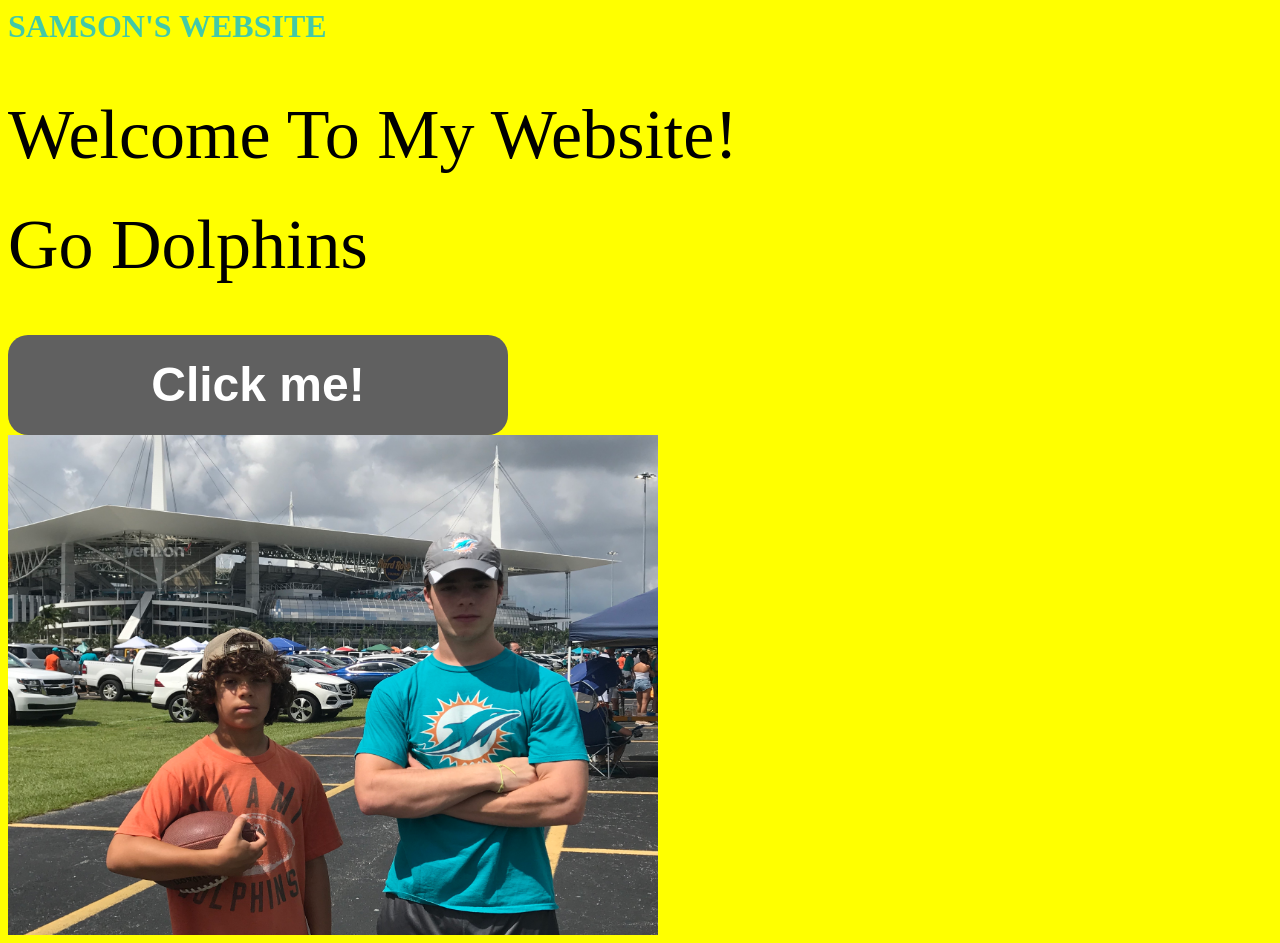
==== index.html @ 7d33143d "Update index.html" ====
<html>

  <head>
    <title>SAMSON'S WEBSITE</title>
  </head>

  <body>
    <h1>SAMSON'S WEBSITE</h1>
    <link rel="stylesheet" href="style.css">
    <p>Welcome To My Website!</p>
    <p class="fancy">Go Dolphins</p>
  
    <a style="display: block; height: 100px; width: 500px; background: #606060; color: #ffffff; text-align: center; font-weight: bold; font-size: 300%; line-height: 100px; font-family: Arial; border-radius: 20px; text-decoration: none;" href="https://youngmusiciansunite.org/">Click me!</a>
    <img src="SamAndRyan.jpg" width="650" height="500" />

    <div id="circle"></div>
  </body>
---- style.css ----
h1 {
  color: rgb(67, 201, 167)
}

body {
  background-color: yellow; 
}
  
p {
  font-size: 70px;
  line-height: 40px;
}
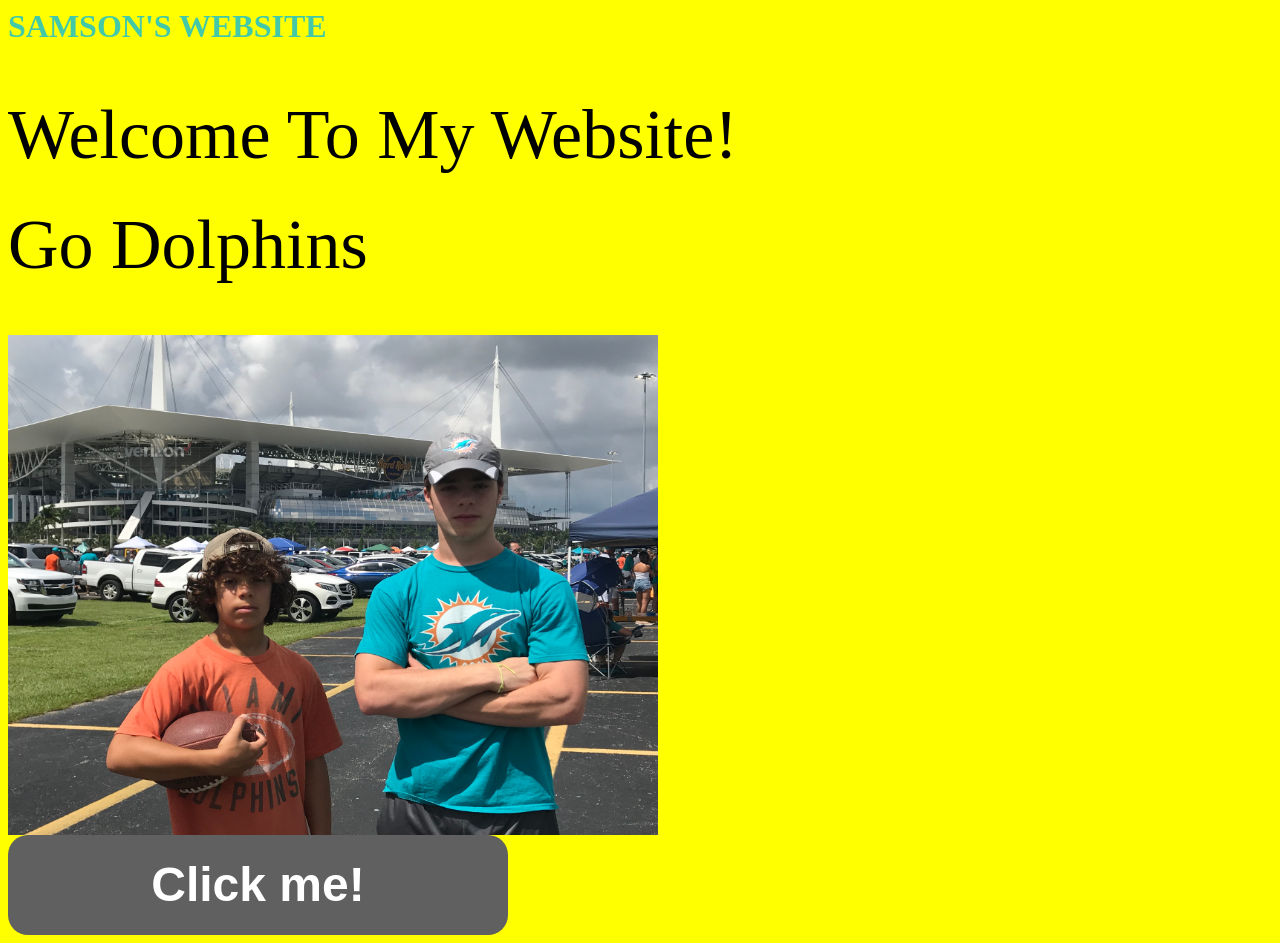
==== commit e21b06f0: "Update index.html" ====
--- a/index.html
+++ b/index.html
@@ -10,8 +10,9 @@
     <p>Welcome To My Website!</p>
     <p class="fancy">Go Dolphins</p>
   
+    <img src="SamAndRyan.jpg" width="650" height="500" />
     <a style="display: block; height: 100px; width: 500px; background: #606060; color: #ffffff; text-align: center; font-weight: bold; font-size: 300%; line-height: 100px; font-family: Arial; border-radius: 20px; text-decoration: none;" href="https://youngmusiciansunite.org/">Click me!</a>
-    <img src="SamAndRyan.jpg" width="650" height="500" />
+    
 
     <div id="circle"></div>
   </body>
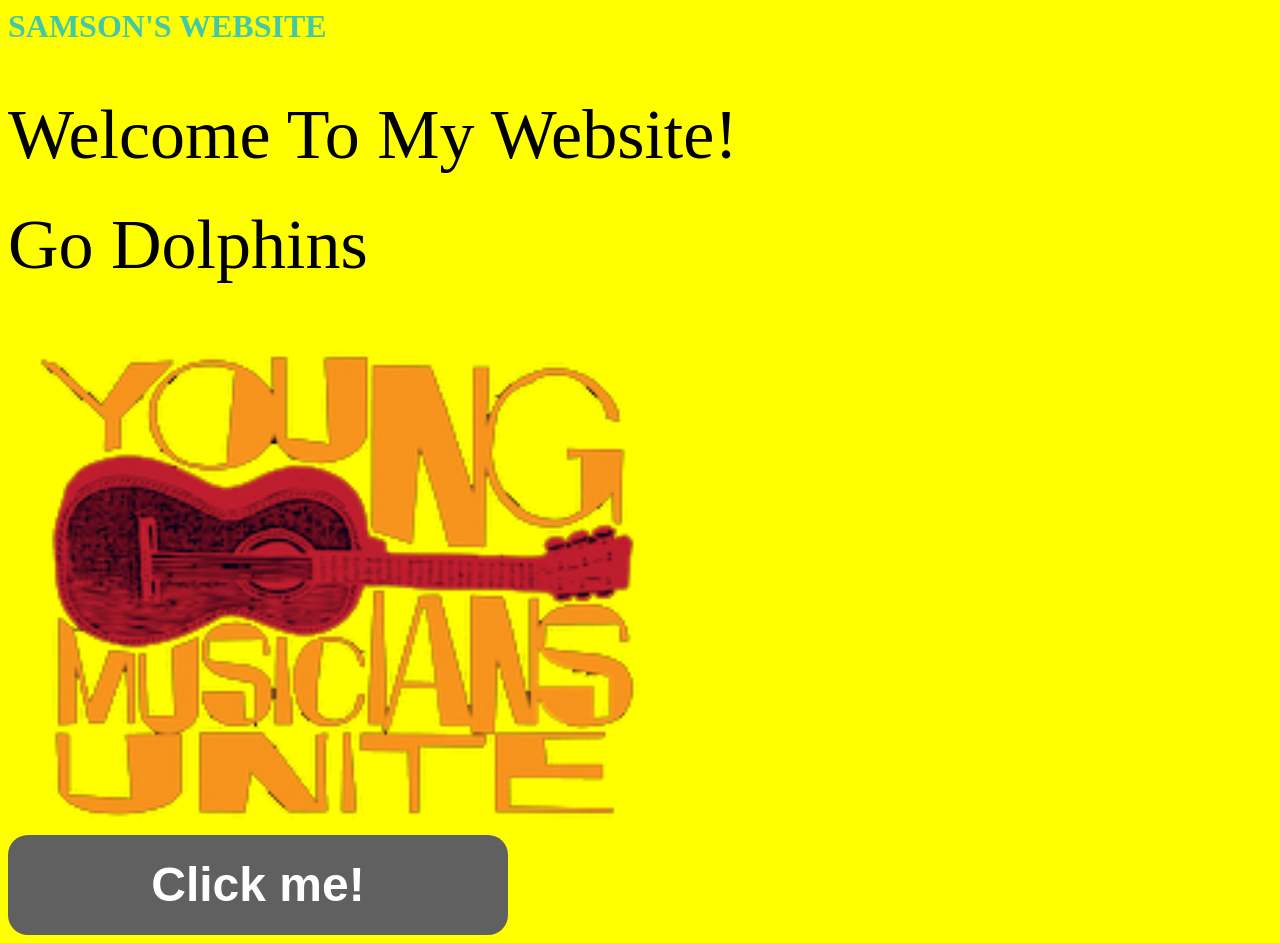
==== commit 0cf68655: "Update index.html" ====
--- a/index.html
+++ b/index.html
@@ -10,8 +10,8 @@
     <p>Welcome To My Website!</p>
     <p class="fancy">Go Dolphins</p>
   
-    <img src="SamAndRyan.jpg" width="650" height="500" />
-    <a style="display: block; height: 100px; width: 500px; background: #606060; color: #ffffff; text-align: center; font-weight: bold; font-size: 300%; line-height: 100px; font-family: Arial; border-radius: 20px; text-decoration: none;" href="https://youngmusiciansunite.org/">Click me!</a>
+    <img src="logo.jpg" width="650" height="500" />
+    <a style="display: block; height: 100px; width: 500px; background: #606060; color: #ffffff; text-align: center; font-weight: bold; font-size: 300%; line-height: 100px; font-family: Arial; border-radius: 20px; text-decoration: none;" href="https://app.mobilecause.com/vf/Musicians2018/SamsonBienstock">Click me!</a>
     
 
     <div id="circle"></div>
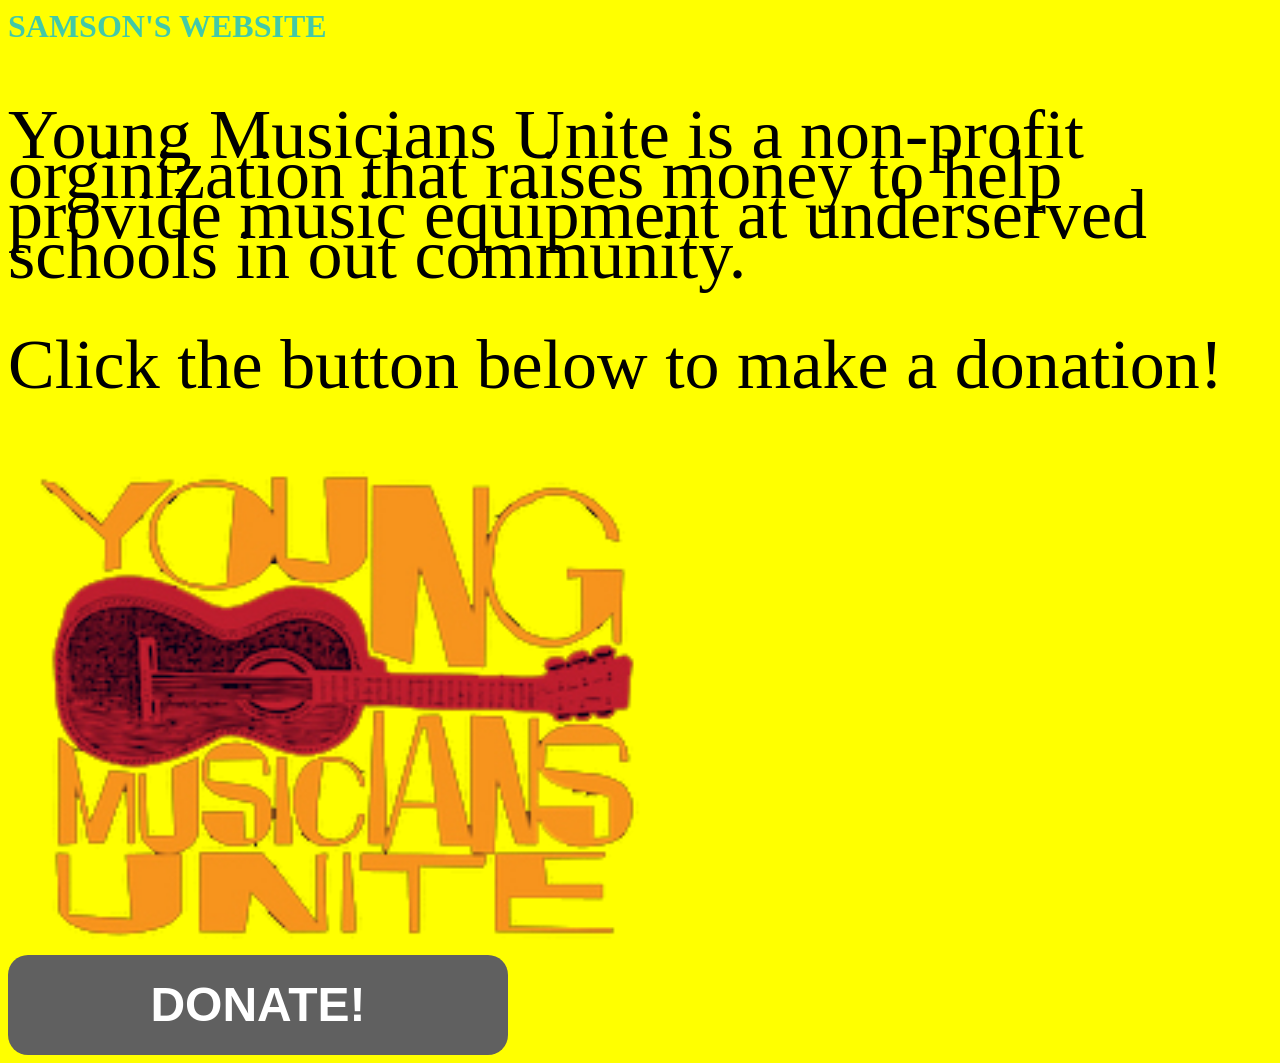
==== commit cc28d0da: "Update index.html" ====
--- a/index.html
+++ b/index.html
@@ -7,11 +7,12 @@
   <body>
     <h1>SAMSON'S WEBSITE</h1>
     <link rel="stylesheet" href="style.css">
-    <p>Welcome To My Website!</p>
-    <p class="fancy">Go Dolphins</p>
+    <p>Young Musicians Unite is a non-profit orginization that raises money to help provide music equipment at underserved schools
+    in out community. </p>
+    <p class="fancy">Click the button below to make a donation!</p>
   
     <img src="logo.jpg" width="650" height="500" />
-    <a style="display: block; height: 100px; width: 500px; background: #606060; color: #ffffff; text-align: center; font-weight: bold; font-size: 300%; line-height: 100px; font-family: Arial; border-radius: 20px; text-decoration: none;" href="https://app.mobilecause.com/vf/Musicians2018/SamsonBienstock">Click me!</a>
+    <a style="display: block; height: 100px; width: 500px; background: #606060; color: #ffffff; text-align: center; font-weight: bold; font-size: 300%; line-height: 100px; font-family: Arial; border-radius: 20px; text-decoration: none;" href="https://app.mobilecause.com/vf/Musicians2018/SamsonBienstock">DONATE!</a>
     
 
     <div id="circle"></div>
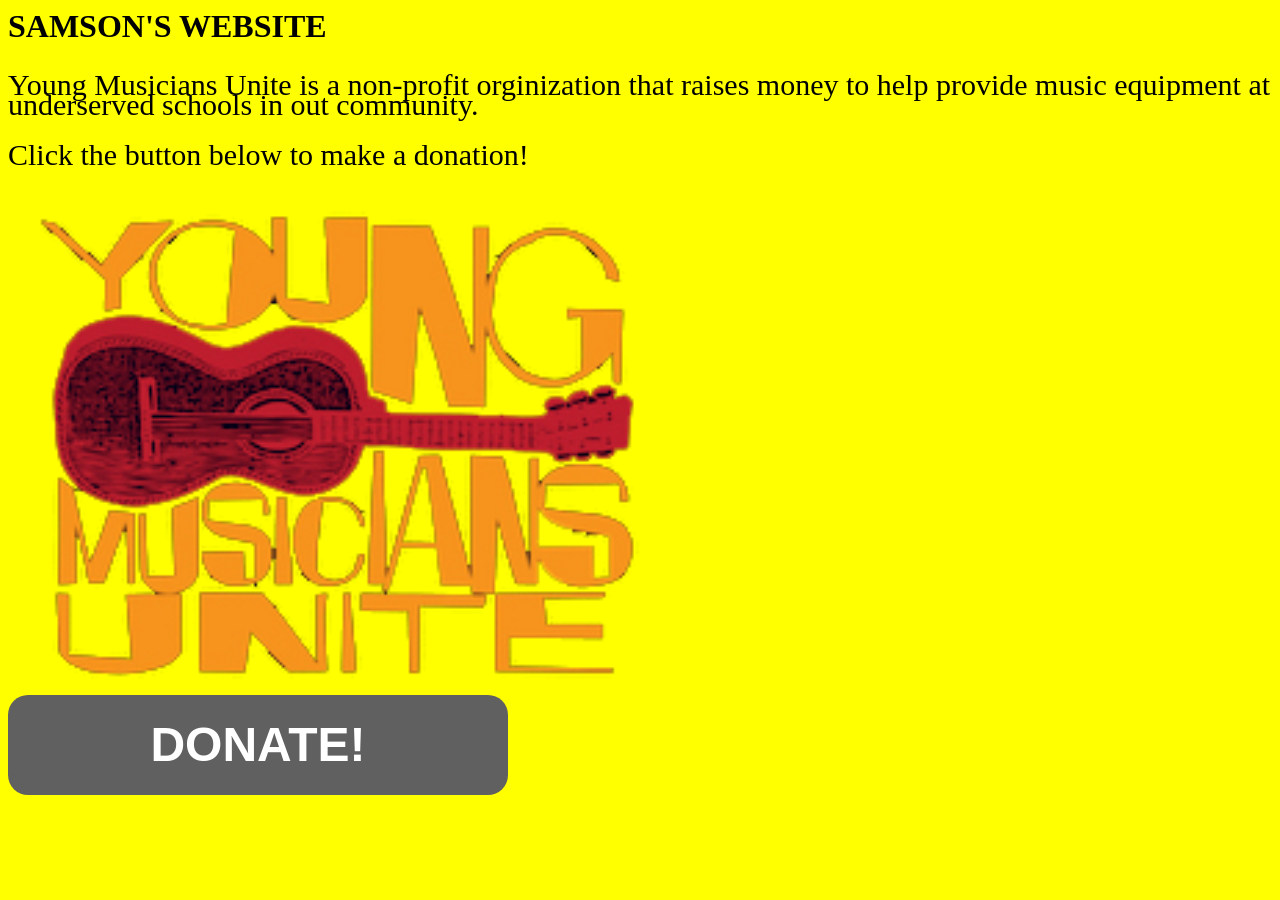
==== commit 945d1ae7: "Update index.html" ====
--- a/index.html
+++ b/index.html
@@ -2,11 +2,12 @@
 
   <head>
     <title>SAMSON'S WEBSITE</title>
+    <link rel="stylesheet" href="style.css">
   </head>
 
   <body>
     <h1>SAMSON'S WEBSITE</h1>
-    <link rel="stylesheet" href="style.css">
+    
     <p>Young Musicians Unite is a non-profit orginization that raises money to help provide music equipment at underserved schools
     in out community. </p>
     <p class="fancy">Click the button below to make a donation!</p>
--- a/style.css
+++ b/style.css
@@ -1,6 +1,6 @@
 
 h1 {
-  color: rgb(67, 201, 167)
+  color: rgb(0, 0, 0)
 }
 
 body {
@@ -8,6 +8,6 @@
 }
   
 p {
-  font-size: 70px;
-  line-height: 40px;
+  font-size: 30px;
+  line-height: 20px;
 }
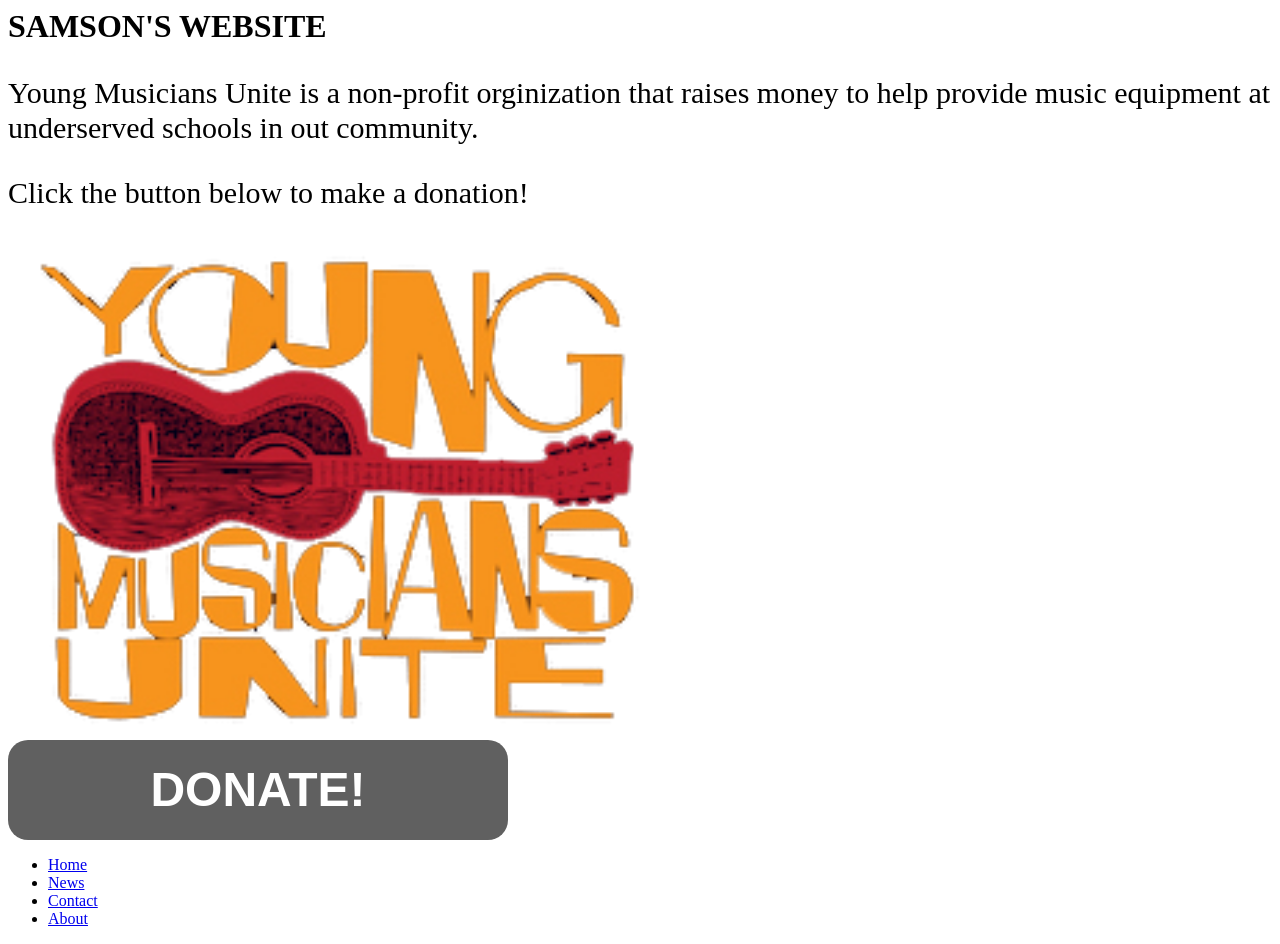
==== commit b3059cc8: "Update index.html" ====
--- a/index.html
+++ b/index.html
@@ -15,6 +15,11 @@
     <img src="logo.jpg" width="650" height="500" />
     <a style="display: block; height: 100px; width: 500px; background: #606060; color: #ffffff; text-align: center; font-weight: bold; font-size: 300%; line-height: 100px; font-family: Arial; border-radius: 20px; text-decoration: none;" href="https://app.mobilecause.com/vf/Musicians2018/SamsonBienstock">DONATE!</a>
     
-
+    <ul>
+    <li><a href="#home">Home</a></li>
+    <li><a href="#news">News</a></li>
+    <li><a href="#contact">Contact</a></li>
+    <li><a href="#about">About</a></li>
+    </ul>
     <div id="circle"></div>
   </body>
--- a/style.css
+++ b/style.css
@@ -4,10 +4,10 @@
 }
 
 body {
-  background-color: yellow; 
+  background-color: white; 
 }
   
 p {
   font-size: 30px;
-  line-height: 20px;
+  line-height: 35px;
 }
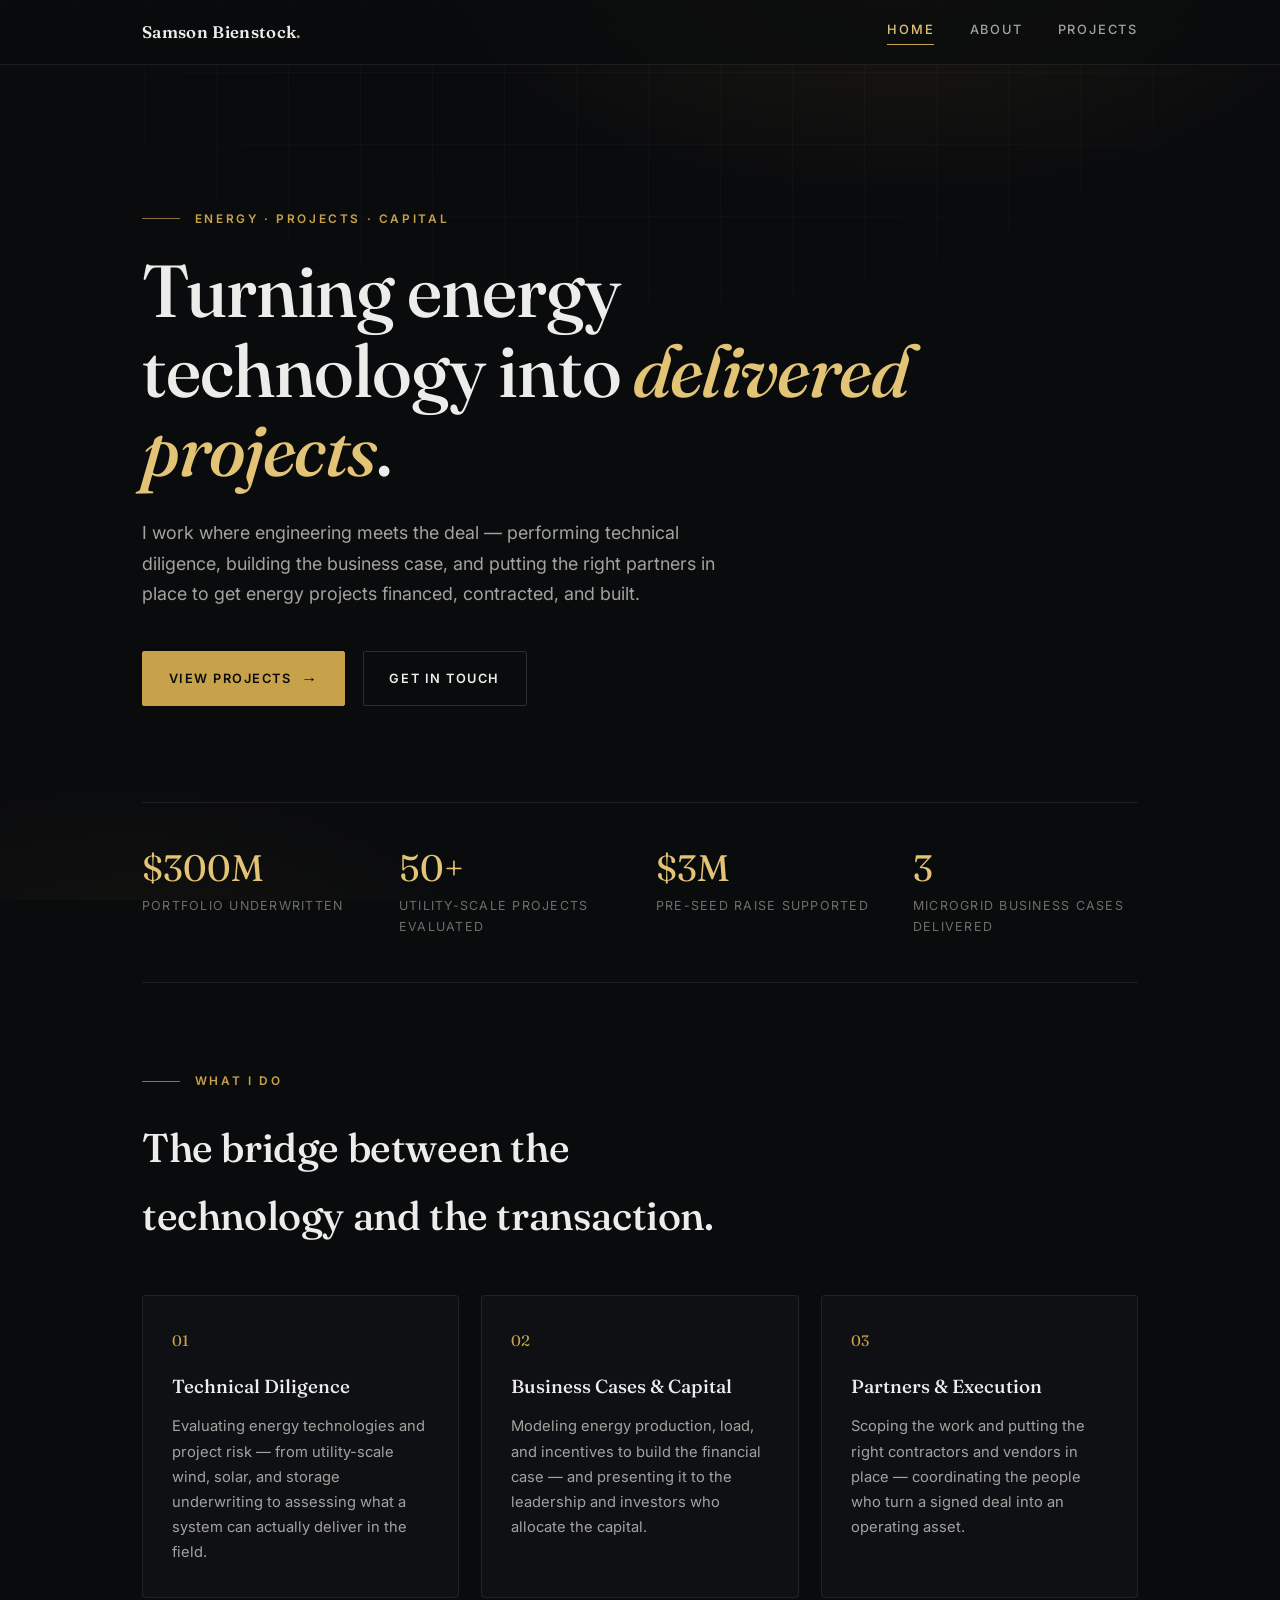
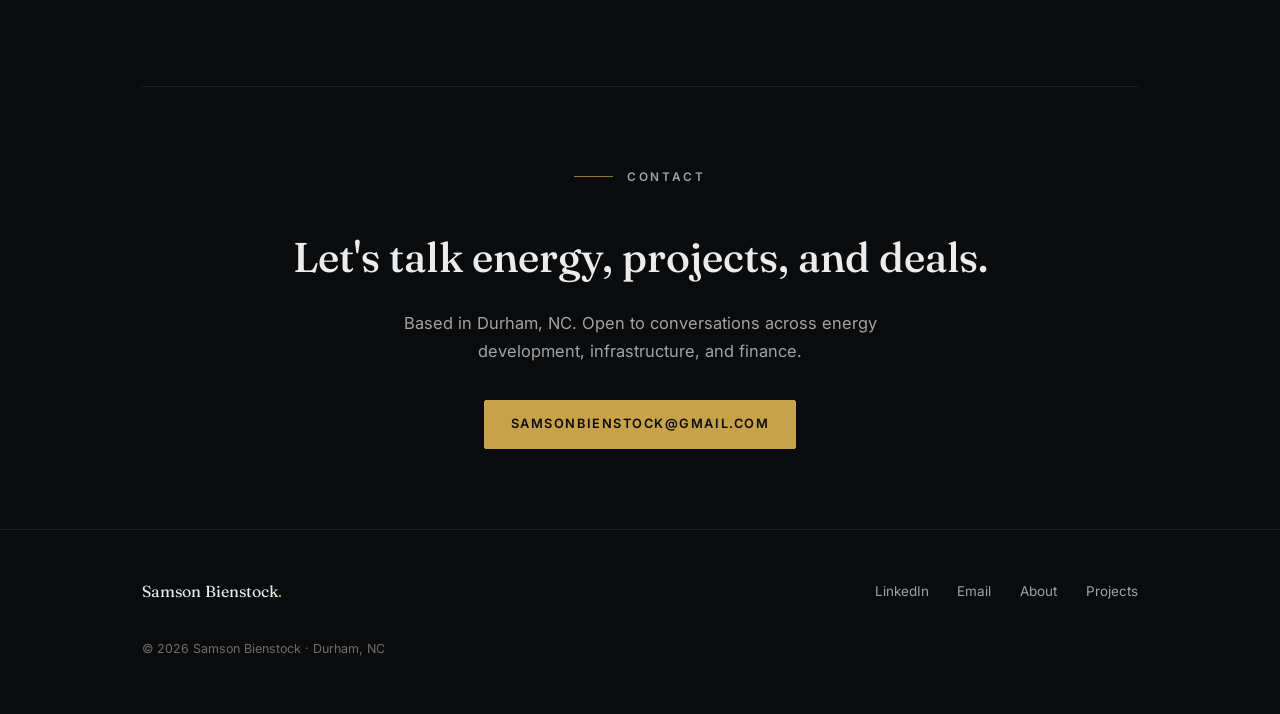
==== commit 7afedcc8: "Initial site" ====
--- a/index.html
+++ b/index.html
@@ -1,25 +1,102 @@
-<html>
+<!DOCTYPE html>
+<html lang="en">
+<head>
+  <meta charset="UTF-8">
+  <meta name="viewport" content="width=device-width, initial-scale=1.0">
+  <title>Samson Bienstock — Energy Projects &amp; Capital</title>
+  <meta name="description" content="Samson Bienstock — energy professional bridging technical diligence, project execution, and capital decisions.">
+  <link rel="preconnect" href="https://fonts.googleapis.com">
+  <link rel="preconnect" href="https://fonts.gstatic.com" crossorigin>
+  <link href="https://fonts.googleapis.com/css2?family=Fraunces:ital,wght@0,400;0,500;0,600;1,500&family=Inter:wght@400;500;600&display=swap" rel="stylesheet">
+  <link rel="stylesheet" href="style.css">
+</head>
+<body>
+  <div class="ambient"></div>
 
-  <head>
-    <title>SAMSON'S WEBSITE</title>
-    <link rel="stylesheet" href="style.css">
-  </head>
+  <nav>
+    <div class="nav-inner">
+      <a class="nav-mark" href="index.html">Samson Bienstock<span class="dot">.</span></a>
+      <div class="nav-links">
+        <a href="index.html" class="active">Home</a>
+        <a href="about.html">About</a>
+        <a href="projects.html">Projects</a>
+      </div>
+    </div>
+  </nav>
 
-  <body>
-    <h1>SAMSON'S WEBSITE</h1>
-    
-    <p>Young Musicians Unite is a non-profit orginization that raises money to help provide music equipment at underserved schools
-    in out community. </p>
-    <p class="fancy">Click the button below to make a donation!</p>
-  
-    <img src="logo.jpg" width="650" height="500" />
-    <a style="display: block; height: 100px; width: 500px; background: #606060; color: #ffffff; text-align: center; font-weight: bold; font-size: 300%; line-height: 100px; font-family: Arial; border-radius: 20px; text-decoration: none;" href="https://app.mobilecause.com/vf/Musicians2018/SamsonBienstock">DONATE!</a>
-    
-    <ul>
-    <li><a href="#home">Home</a></li>
-    <li><a href="#news">News</a></li>
-    <li><a href="#contact">Contact</a></li>
-    <li><a href="#about">About</a></li>
-    </ul>
-    <div id="circle"></div>
-  </body>
+  <main class="wrap">
+
+    <section class="hero">
+      <p class="kicker fade-in">Energy · Projects · Capital</p>
+      <h1 class="fade-in d1">Turning energy technology into <em>delivered projects</em>.</h1>
+      <p class="lede fade-in d2">I work where engineering meets the deal — performing technical diligence, building the business case, and putting the right partners in place to get energy projects financed, contracted, and built.</p>
+      <div class="hero-cta fade-in d3">
+        <a class="btn solid" href="projects.html">View Projects <span class="arrow">→</span></a>
+        <a class="btn" href="mailto:samsonbienstock@gmail.com">Get in Touch</a>
+      </div>
+    </section>
+
+    <section class="stats">
+      <div class="stat fade-in">
+        <div class="num">$300M</div>
+        <div class="label">Portfolio underwritten</div>
+      </div>
+      <div class="stat fade-in d1">
+        <div class="num">50+</div>
+        <div class="label">Utility-scale projects evaluated</div>
+      </div>
+      <div class="stat fade-in d2">
+        <div class="num">$3M</div>
+        <div class="label">Pre-seed raise supported</div>
+      </div>
+      <div class="stat fade-in d3">
+        <div class="num">3</div>
+        <div class="label">Microgrid business cases delivered</div>
+      </div>
+    </section>
+
+    <section class="section">
+      <p class="kicker">What I Do</p>
+      <h2>The bridge between the technology and the transaction.</h2>
+      <div class="pillars">
+        <div class="pillar">
+          <span class="n">01</span>
+          <h3>Technical Diligence</h3>
+          <p>Evaluating energy technologies and project risk — from utility-scale wind, solar, and storage underwriting to assessing what a system can actually deliver in the field.</p>
+        </div>
+        <div class="pillar">
+          <span class="n">02</span>
+          <h3>Business Cases &amp; Capital</h3>
+          <p>Modeling energy production, load, and incentives to build the financial case — and presenting it to the leadership and investors who allocate the capital.</p>
+        </div>
+        <div class="pillar">
+          <span class="n">03</span>
+          <h3>Partners &amp; Execution</h3>
+          <p>Scoping the work and putting the right contractors and vendors in place — coordinating the people who turn a signed deal into an operating asset.</p>
+        </div>
+      </div>
+    </section>
+
+    <section class="contact-band">
+      <p class="kicker" style="justify-content: center;">Contact</p>
+      <h2>Let's talk energy, projects, and deals.</h2>
+      <p>Based in Durham, NC. Open to conversations across energy development, infrastructure, and finance.</p>
+      <a class="btn solid" href="mailto:samsonbienstock@gmail.com">samsonbienstock@gmail.com</a>
+    </section>
+
+  </main>
+
+  <footer>
+    <div class="wrap footer-inner">
+      <span class="mark">Samson Bienstock<span style="color: var(--gold);">.</span></span>
+      <div class="footer-links">
+        <a href="https://www.linkedin.com/in/samson-bienstock/">LinkedIn</a>
+        <a href="mailto:samsonbienstock@gmail.com">Email</a>
+        <a href="about.html">About</a>
+        <a href="projects.html">Projects</a>
+      </div>
+      <span class="copyright">© 2026 Samson Bienstock · Durham, NC</span>
+    </div>
+  </footer>
+</body>
+</html>
--- a/style.css
+++ b/style.css
@@ -1,13 +1,514 @@
-
-h1 {
-  color: rgb(0, 0, 0)
-}
+/* ============================================================
+   Samson Bienstock — Portfolio
+   Dark editorial theme: near-black, gold accent, serif display
+   ============================================================ */
+
+:root {
+  --bg: #0a0b0d;
+  --bg-raised: #111317;
+  --bg-card: #0e1013;
+  --text: #ececea;
+  --muted: #a3a39e;
+  --faint: #6e6e69;
+  --gold: #c8a24a;
+  --gold-bright: #e3c476;
+  --rule: rgba(255, 255, 255, 0.08);
+  --rule-strong: rgba(255, 255, 255, 0.14);
+  --serif: "Fraunces", Georgia, "Times New Roman", serif;
+  --sans: "Inter", -apple-system, BlinkMacSystemFont, "Segoe UI", sans-serif;
+}
+
+* { margin: 0; padding: 0; box-sizing: border-box; }
+
+html { scroll-behavior: smooth; }
 
 body {
-  background-color: white; 
-}
-  
-p {
-  font-size: 30px;
-  line-height: 35px;
-}
+  font-family: var(--sans);
+  background: var(--bg);
+  color: var(--text);
+  line-height: 1.7;
+  font-size: 16.5px;
+  -webkit-font-smoothing: antialiased;
+  overflow-x: hidden;
+}
+
+::selection { background: rgba(200, 162, 74, 0.35); }
+
+a { color: inherit; text-decoration: none; }
+
+.wrap {
+  max-width: 1060px;
+  margin: 0 auto;
+  padding: 0 2rem;
+}
+
+/* ---------- Ambient background ---------- */
+
+.ambient {
+  position: fixed;
+  inset: 0;
+  z-index: -1;
+  background:
+    radial-gradient(ellipse 60% 45% at 70% -5%, rgba(200, 162, 74, 0.10), transparent 60%),
+    radial-gradient(ellipse 50% 40% at 10% 110%, rgba(200, 162, 74, 0.05), transparent 60%),
+    var(--bg);
+}
+
+.ambient::after {
+  content: "";
+  position: absolute;
+  inset: 0;
+  background-image:
+    linear-gradient(rgba(255, 255, 255, 0.022) 1px, transparent 1px),
+    linear-gradient(90deg, rgba(255, 255, 255, 0.022) 1px, transparent 1px);
+  background-size: 72px 72px;
+  mask-image: radial-gradient(ellipse 90% 70% at 50% 0%, black 30%, transparent 75%);
+  -webkit-mask-image: radial-gradient(ellipse 90% 70% at 50% 0%, black 30%, transparent 75%);
+}
+
+/* ---------- Navigation ---------- */
+
+nav {
+  position: sticky;
+  top: 0;
+  z-index: 10;
+  backdrop-filter: blur(14px);
+  -webkit-backdrop-filter: blur(14px);
+  background: rgba(10, 11, 13, 0.75);
+  border-bottom: 1px solid var(--rule);
+}
+
+.nav-inner {
+  max-width: 1060px;
+  margin: 0 auto;
+  padding: 1.1rem 2rem;
+  display: flex;
+  justify-content: space-between;
+  align-items: center;
+}
+
+.nav-mark {
+  font-family: var(--serif);
+  font-size: 1.05rem;
+  font-weight: 600;
+  letter-spacing: 0.02em;
+}
+
+.nav-mark .dot { color: var(--gold); }
+
+.nav-links {
+  display: flex;
+  gap: 2.2rem;
+  font-size: 0.8rem;
+  font-weight: 500;
+  letter-spacing: 0.14em;
+  text-transform: uppercase;
+}
+
+.nav-links a {
+  color: var(--muted);
+  padding-bottom: 3px;
+  border-bottom: 1px solid transparent;
+  transition: color 0.2s ease, border-color 0.2s ease;
+}
+
+.nav-links a:hover { color: var(--text); }
+
+.nav-links a.active {
+  color: var(--gold-bright);
+  border-bottom-color: var(--gold);
+}
+
+/* ---------- Shared section bits ---------- */
+
+.kicker {
+  display: flex;
+  align-items: center;
+  gap: 0.9rem;
+  font-size: 0.74rem;
+  font-weight: 600;
+  letter-spacing: 0.22em;
+  text-transform: uppercase;
+  color: var(--gold);
+  margin-bottom: 1.4rem;
+}
+
+.kicker::before {
+  content: "";
+  width: 2.4rem;
+  height: 1px;
+  background: var(--gold);
+  opacity: 0.7;
+}
+
+h1, h2, h3 { font-family: var(--serif); font-weight: 500; }
+
+.fade-in {
+  opacity: 0;
+  transform: translateY(18px);
+  animation: rise 0.9s cubic-bezier(0.22, 1, 0.36, 1) forwards;
+}
+
+.fade-in.d1 { animation-delay: 0.12s; }
+.fade-in.d2 { animation-delay: 0.24s; }
+.fade-in.d3 { animation-delay: 0.36s; }
+
+@keyframes rise {
+  to { opacity: 1; transform: translateY(0); }
+}
+
+/* ---------- Hero (home) ---------- */
+
+.hero {
+  padding: 9rem 0 6rem;
+}
+
+.hero h1 {
+  font-size: clamp(2.6rem, 6.5vw, 4.6rem);
+  line-height: 1.08;
+  letter-spacing: -0.015em;
+  max-width: 17ch;
+}
+
+.hero h1 em {
+  font-style: italic;
+  color: var(--gold-bright);
+}
+
+.hero .lede {
+  margin-top: 1.8rem;
+  max-width: 36rem;
+  font-size: 1.12rem;
+  color: var(--muted);
+}
+
+.hero-cta {
+  margin-top: 2.6rem;
+  display: flex;
+  gap: 1.1rem;
+  flex-wrap: wrap;
+}
+
+.btn {
+  display: inline-flex;
+  align-items: center;
+  gap: 0.6rem;
+  padding: 0.78rem 1.6rem;
+  font-size: 0.8rem;
+  font-weight: 600;
+  letter-spacing: 0.12em;
+  text-transform: uppercase;
+  border: 1px solid var(--rule-strong);
+  border-radius: 2px;
+  color: var(--text);
+  transition: border-color 0.25s ease, background 0.25s ease, color 0.25s ease;
+}
+
+.btn:hover { border-color: var(--gold); color: var(--gold-bright); }
+
+.btn.solid {
+  background: var(--gold);
+  border-color: var(--gold);
+  color: #0c0c0a;
+}
+
+.btn.solid:hover {
+  background: var(--gold-bright);
+  border-color: var(--gold-bright);
+  color: #0c0c0a;
+}
+
+.btn .arrow { font-family: var(--serif); font-size: 1rem; }
+
+/* ---------- Stats band ---------- */
+
+.stats {
+  border-top: 1px solid var(--rule);
+  border-bottom: 1px solid var(--rule);
+  padding: 2.8rem 0;
+  display: grid;
+  grid-template-columns: repeat(4, 1fr);
+  gap: 2rem;
+}
+
+.stat .num {
+  font-family: var(--serif);
+  font-size: 2.3rem;
+  color: var(--gold-bright);
+  line-height: 1.15;
+}
+
+.stat .label {
+  margin-top: 0.35rem;
+  font-size: 0.78rem;
+  letter-spacing: 0.1em;
+  text-transform: uppercase;
+  color: var(--faint);
+}
+
+/* ---------- Home: focus areas ---------- */
+
+.section { padding: 5.5rem 0; }
+
+.section h2 {
+  font-size: clamp(1.7rem, 3.4vw, 2.5rem);
+  letter-spacing: -0.01em;
+  max-width: 24ch;
+  margin-bottom: 2.8rem;
+}
+
+.pillars {
+  display: grid;
+  grid-template-columns: repeat(3, 1fr);
+  gap: 1.4rem;
+}
+
+.pillar {
+  background: var(--bg-card);
+  border: 1px solid var(--rule);
+  border-radius: 4px;
+  padding: 2rem 1.8rem;
+  transition: border-color 0.3s ease, transform 0.3s ease;
+}
+
+.pillar:hover { border-color: rgba(200, 162, 74, 0.45); transform: translateY(-3px); }
+
+.pillar .n {
+  font-family: var(--serif);
+  font-size: 0.95rem;
+  color: var(--gold);
+  display: block;
+  margin-bottom: 1.1rem;
+}
+
+.pillar h3 { font-size: 1.18rem; margin-bottom: 0.7rem; }
+
+.pillar p { font-size: 0.92rem; color: var(--muted); }
+
+/* ---------- Footer ---------- */
+
+footer {
+  border-top: 1px solid var(--rule);
+  padding: 3rem 0 3.4rem;
+}
+
+.footer-inner {
+  display: flex;
+  justify-content: space-between;
+  align-items: center;
+  gap: 1.5rem;
+  flex-wrap: wrap;
+}
+
+.footer-inner .mark {
+  font-family: var(--serif);
+  font-size: 1rem;
+}
+
+.footer-links {
+  display: flex;
+  gap: 1.8rem;
+  font-size: 0.84rem;
+  color: var(--muted);
+}
+
+.footer-links a { transition: color 0.2s ease; }
+.footer-links a:hover { color: var(--gold-bright); }
+
+.copyright { font-size: 0.78rem; color: var(--faint); width: 100%; margin-top: 0.6rem; }
+
+/* ---------- Page headers (about / projects) ---------- */
+
+.page-head { padding: 7rem 0 3.5rem; }
+
+.page-head h1 {
+  font-size: clamp(2.3rem, 5vw, 3.6rem);
+  letter-spacing: -0.015em;
+  line-height: 1.1;
+  max-width: 20ch;
+}
+
+.page-head .lede {
+  margin-top: 1.5rem;
+  max-width: 38rem;
+  font-size: 1.08rem;
+  color: var(--muted);
+}
+
+/* ---------- About page ---------- */
+
+.about-grid {
+  display: grid;
+  grid-template-columns: 1.6fr 1fr;
+  gap: 4rem;
+  padding-bottom: 5rem;
+}
+
+.about-body p { color: var(--muted); margin-bottom: 1.2rem; }
+.about-body p strong { color: var(--text); font-weight: 600; }
+
+.portrait {
+  position: relative;
+  margin-bottom: 2.8rem;
+  border: 1px solid var(--rule-strong);
+  border-radius: 4px;
+  padding: 0.6rem;
+  background: var(--bg-card);
+}
+
+.portrait::after {
+  content: "";
+  position: absolute;
+  top: 0.85rem;
+  right: -0.85rem;
+  bottom: -0.85rem;
+  left: 0.85rem;
+  border: 1px solid rgba(200, 162, 74, 0.35);
+  border-radius: 4px;
+  z-index: -1;
+}
+
+.portrait img {
+  display: block;
+  width: 100%;
+  height: auto;
+  border-radius: 2px;
+  filter: saturate(0.92);
+}
+
+@media (max-width: 860px) {
+  .portrait { max-width: 340px; }
+}
+
+.side-block { margin-bottom: 2.6rem; }
+
+.side-block h3 {
+  font-size: 0.74rem;
+  font-family: var(--sans);
+  font-weight: 600;
+  letter-spacing: 0.2em;
+  text-transform: uppercase;
+  color: var(--gold);
+  margin-bottom: 1rem;
+}
+
+.side-block ul { list-style: none; }
+
+.side-block li {
+  padding: 0.5rem 0;
+  border-bottom: 1px solid var(--rule);
+  font-size: 0.9rem;
+  color: var(--muted);
+}
+
+.side-block li:last-child { border-bottom: none; }
+
+.side-block li span { color: var(--text); font-weight: 500; }
+
+/* ---------- Timeline ---------- */
+
+.timeline { padding-bottom: 6rem; }
+
+.timeline h2 { font-size: 1.9rem; margin-bottom: 2.4rem; }
+
+.t-entry {
+  display: grid;
+  grid-template-columns: 160px 1fr;
+  gap: 2rem;
+  padding: 1.7rem 0;
+  border-top: 1px solid var(--rule);
+}
+
+.t-entry .when {
+  font-size: 0.84rem;
+  color: var(--gold);
+  letter-spacing: 0.06em;
+  padding-top: 0.2rem;
+}
+
+.t-entry h3 { font-size: 1.15rem; margin-bottom: 0.15rem; }
+
+.t-entry .where { font-size: 0.86rem; color: var(--faint); margin-bottom: 0.6rem; }
+
+.t-entry p { font-size: 0.93rem; color: var(--muted); }
+
+/* ---------- Projects page ---------- */
+
+.projects-list { padding-bottom: 5rem; }
+
+.project {
+  display: grid;
+  grid-template-columns: 88px 1fr;
+  gap: 2.4rem;
+  padding: 3rem 0;
+  border-top: 1px solid var(--rule);
+  transition: background 0.3s ease;
+}
+
+.project:last-child { border-bottom: 1px solid var(--rule); }
+
+.project .index {
+  font-family: var(--serif);
+  font-size: 1.6rem;
+  color: var(--faint);
+  transition: color 0.3s ease;
+}
+
+.project:hover .index { color: var(--gold-bright); }
+
+.project h3 { font-size: 1.55rem; letter-spacing: -0.01em; margin-bottom: 0.3rem; }
+
+.project .meta {
+  font-size: 0.8rem;
+  letter-spacing: 0.14em;
+  text-transform: uppercase;
+  color: var(--gold);
+  margin-bottom: 1rem;
+}
+
+.project p { color: var(--muted); max-width: 44rem; }
+
+.project .tags {
+  margin-top: 1.3rem;
+  display: flex;
+  gap: 0.6rem;
+  flex-wrap: wrap;
+}
+
+.tag {
+  font-size: 0.72rem;
+  letter-spacing: 0.08em;
+  text-transform: uppercase;
+  color: var(--muted);
+  border: 1px solid var(--rule-strong);
+  border-radius: 999px;
+  padding: 0.28rem 0.85rem;
+}
+
+/* ---------- Contact band ---------- */
+
+.contact-band {
+  border-top: 1px solid var(--rule);
+  padding: 5rem 0;
+  text-align: center;
+}
+
+.contact-band h2 { font-size: clamp(1.8rem, 4vw, 2.6rem); margin-bottom: 1rem; }
+
+.contact-band p { color: var(--muted); max-width: 34rem; margin: 0 auto 2.2rem; }
+
+/* ---------- Responsive ---------- */
+
+@media (max-width: 860px) {
+  .stats { grid-template-columns: repeat(2, 1fr); }
+  .pillars { grid-template-columns: 1fr; }
+  .about-grid { grid-template-columns: 1fr; gap: 2.5rem; }
+}
+
+@media (max-width: 620px) {
+  .hero { padding-top: 6rem; }
+  .nav-links { gap: 1.3rem; }
+  .t-entry { grid-template-columns: 1fr; gap: 0.4rem; }
+  .project { grid-template-columns: 1fr; gap: 0.8rem; padding: 2.4rem 0; }
+  .project .index { font-size: 1.2rem; }
+}
